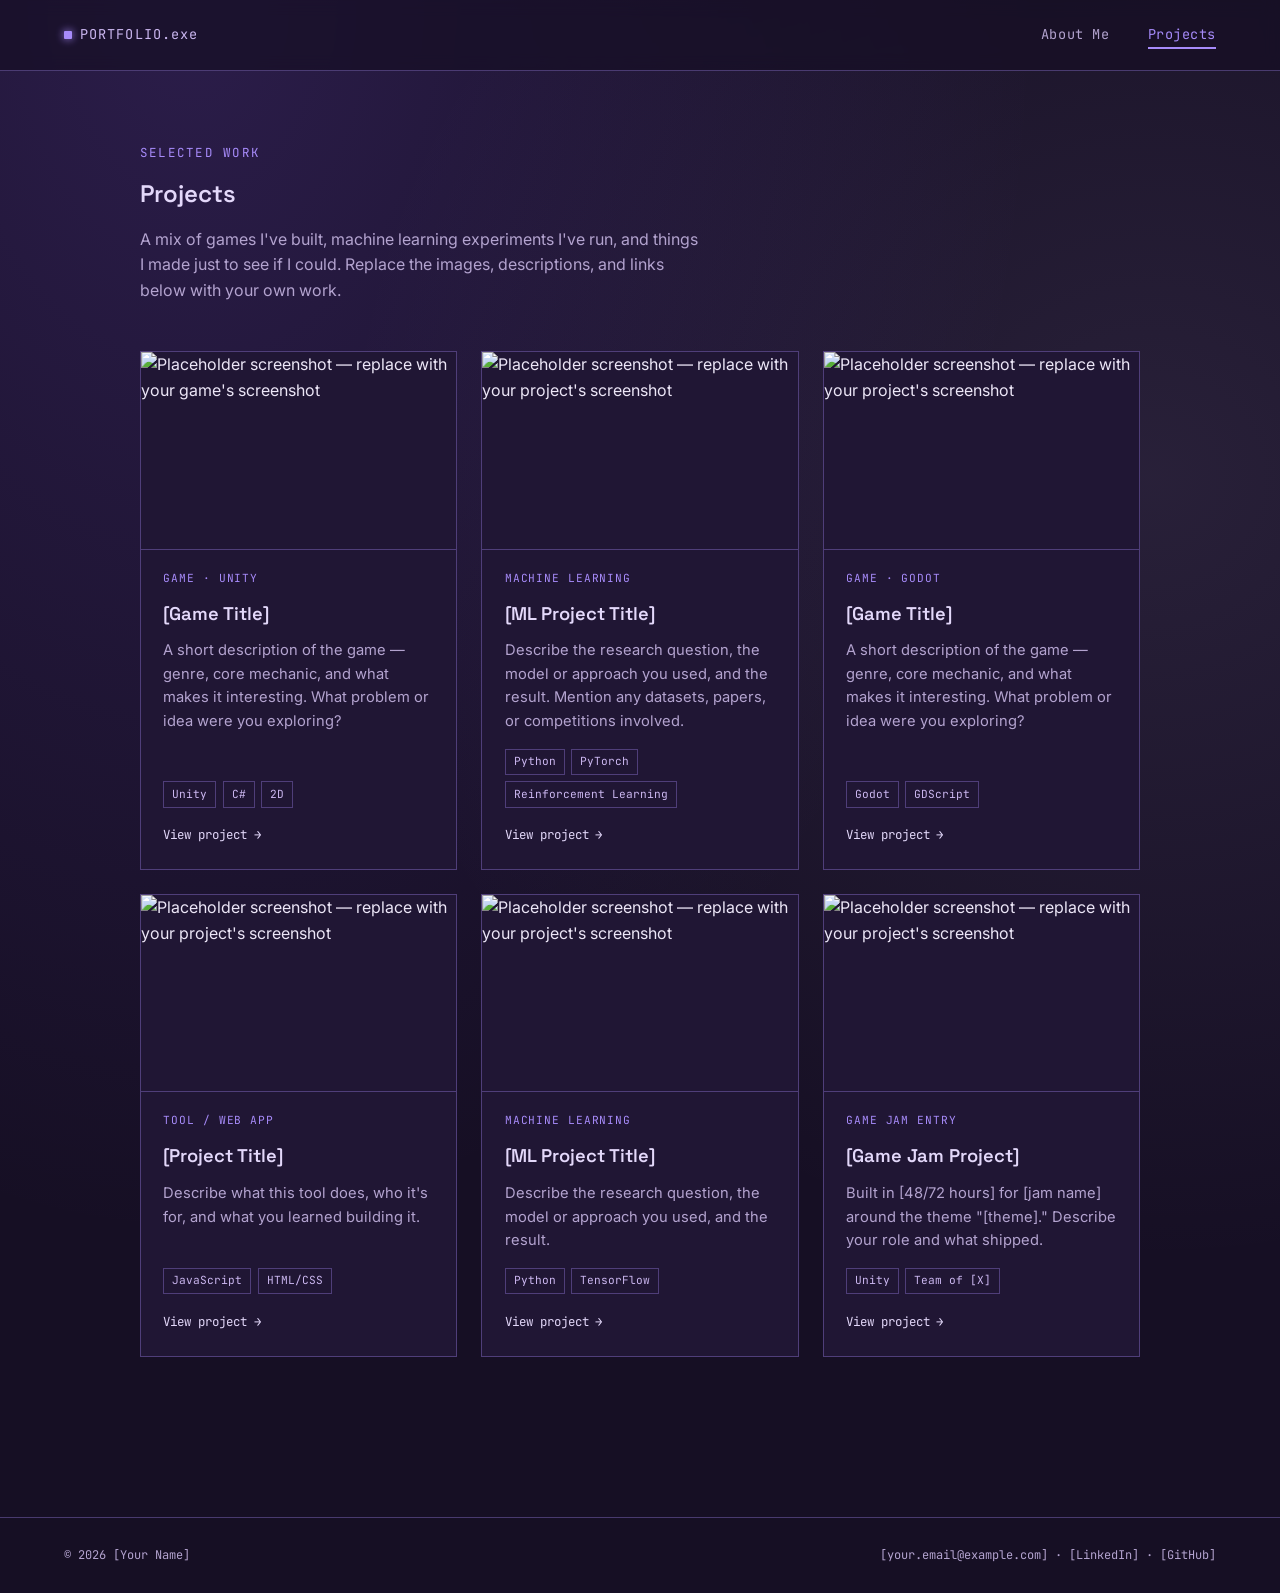
==== projects.html @ 8c796378 "change default stuff" ====
<!DOCTYPE html>
<html lang="en">
<head>
<meta charset="UTF-8">
<meta name="viewport" content="width=device-width, initial-scale=1.0">
<title>[Your Name] — Projects</title>
<link rel="preconnect" href="https://fonts.googleapis.com">
<link href="https://fonts.googleapis.com/css2?family=Space+Grotesk:wght@500;600;700&family=Inter:wght@400;500&family=JetBrains+Mono:wght@400;500&display=swap" rel="stylesheet">
<link rel="stylesheet" href="style.css">
</head>
<body>

<nav class="site-nav">
  <div class="nav-mark"><span class="blink"></span>PORTFOLIO.exe</div>
  <ul class="nav-links">
    <li><a href="index.html">About Me</a></li>
    <li><a href="projects.html" class="active">Projects</a></li>
  </ul>
</nav>

<main class="page-shell">

  <section class="section" style="margin-bottom: 3rem;">
    <p class="eyebrow">Selected Work</p>
    <h1>Projects</h1>
    <p style="color: var(--text-dim); max-width: 56ch; margin-top: 0.85rem;">
      A mix of games I've built, machine learning experiments I've run, and
      things I made just to see if I could. Replace the images, descriptions,
      and links below with your own work.
    </p>
  </section>

  <section class="section">
    <div class="project-grid">

      <!-- PROJECT 1 -->
      <article class="project-card">
        <div class="project-thumb">
          <img src="https://placehold.co/640x400/4c2a85/e3d8fa?text=Project+Screenshot" alt="Placeholder screenshot — replace with your game's screenshot">
        </div>
        <div class="project-body">
          <span class="project-kind">Game · Unity</span>
          <h3>[Game Title]</h3>
          <p>A short description of the game — genre, core mechanic, and what makes it interesting. What problem or idea were you exploring?</p>
          <div class="project-stack">
            <span>Unity</span>
            <span>C#</span>
            <span>2D</span>
          </div>
          <a class="project-link" href="#">View project</a>
        </div>
      </article>

      <!-- PROJECT 2 -->
      <article class="project-card">
        <div class="project-thumb">
          <img src="https://placehold.co/640x400/4c2a85/e3d8fa?text=Project+Screenshot" alt="Placeholder screenshot — replace with your project's screenshot">
        </div>
        <div class="project-body">
          <span class="project-kind">Machine Learning</span>
          <h3>[ML Project Title]</h3>
          <p>Describe the research question, the model or approach you used, and the result. Mention any datasets, papers, or competitions involved.</p>
          <div class="project-stack">
            <span>Python</span>
            <span>PyTorch</span>
            <span>Reinforcement Learning</span>
          </div>
          <a class="project-link" href="#">View project</a>
        </div>
      </article>

      <!-- PROJECT 3 -->
      <article class="project-card">
        <div class="project-thumb">
          <img src="https://placehold.co/640x400/4c2a85/e3d8fa?text=Project+Screenshot" alt="Placeholder screenshot — replace with your project's screenshot">
        </div>
        <div class="project-body">
          <span class="project-kind">Game · Godot</span>
          <h3>[Game Title]</h3>
          <p>A short description of the game — genre, core mechanic, and what makes it interesting. What problem or idea were you exploring?</p>
          <div class="project-stack">
            <span>Godot</span>
            <span>GDScript</span>
          </div>
          <a class="project-link" href="#">View project</a>
        </div>
      </article>

      <!-- PROJECT 4 -->
      <article class="project-card">
        <div class="project-thumb">
          <img src="https://placehold.co/640x400/4c2a85/e3d8fa?text=Project+Screenshot" alt="Placeholder screenshot — replace with your project's screenshot">
        </div>
        <div class="project-body">
          <span class="project-kind">Tool / Web App</span>
          <h3>[Project Title]</h3>
          <p>Describe what this tool does, who it's for, and what you learned building it.</p>
          <div class="project-stack">
            <span>JavaScript</span>
            <span>HTML/CSS</span>
          </div>
          <a class="project-link" href="#">View project</a>
        </div>
      </article>

      <!-- PROJECT 5 -->
      <article class="project-card">
        <div class="project-thumb">
          <img src="https://placehold.co/640x400/4c2a85/e3d8fa?text=Project+Screenshot" alt="Placeholder screenshot — replace with your project's screenshot">
        </div>
        <div class="project-body">
          <span class="project-kind">Machine Learning</span>
          <h3>[ML Project Title]</h3>
          <p>Describe the research question, the model or approach you used, and the result.</p>
          <div class="project-stack">
            <span>Python</span>
            <span>TensorFlow</span>
          </div>
          <a class="project-link" href="#">View project</a>
        </div>
      </article>

      <!-- PROJECT 6 (placeholder for more) -->
      <article class="project-card">
        <div class="project-thumb">
          <img src="https://placehold.co/640x400/4c2a85/e3d8fa?text=Project+Screenshot" alt="Placeholder screenshot — replace with your project's screenshot">
        </div>
        <div class="project-body">
          <span class="project-kind">Game Jam Entry</span>
          <h3>[Game Jam Project]</h3>
          <p>Built in [48/72 hours] for [jam name] around the theme "[theme]." Describe your role and what shipped.</p>
          <div class="project-stack">
            <span>Unity</span>
            <span>Team of [X]</span>
          </div>
          <a class="project-link" href="#">View project</a>
        </div>
      </article>

    </div>
  </section>

</main>

<footer class="site-footer">
  <span>&copy; 2026 [Your Name]</span>
  <span>[your.email@example.com] · [LinkedIn] · [GitHub]</span>
</footer>

</body>
</html>
---- style.css ----
/* ============================================
   DESIGN TOKENS
   ============================================ */
:root {
  --bg-deep: #160f24;
  --bg-panel: #201634;
  --bg-panel-raised: #2a1d44;
  --lavender: #cbb7f0;
  --lavender-soft: #e3d8fa;
  --purple-mid: #8b5cf6;
  --purple-bright: #a78bfa;
  --purple-deep: #4c2a85;
  --text-main: #ece6f7;
  --text-dim: #b3a3cf;
  --border-glow: rgba(167, 139, 250, 0.35);

  --font-display: "Space Grotesk", "Segoe UI", sans-serif;
  --font-body: "Inter", "Segoe UI", sans-serif;
  --font-mono: "JetBrains Mono", "Consolas", monospace;
}

* { box-sizing: border-box; }

html { scroll-behavior: smooth; }

@media (prefers-reduced-motion: reduce) {
  html { scroll-behavior: auto; }
  * { animation-duration: 0.01ms !important; animation-iteration-count: 1 !important; transition-duration: 0.01ms !important; }
}

body {
  margin: 0;
  background:
    radial-gradient(ellipse at 15% 0%, rgba(139, 92, 246, 0.18), transparent 55%),
    radial-gradient(ellipse at 90% 30%, rgba(203, 183, 240, 0.10), transparent 50%),
    var(--bg-deep);
  color: var(--text-main);
  font-family: var(--font-body);
  line-height: 1.6;
  min-height: 100vh;
}

a { color: inherit; }

/* ============================================
   PIXEL CORNER UTILITY (signature motif)
   A small "cartridge" notch on panels/buttons,
   nodding to game-dev/pixel-art without going
   full retro-arcade.
   ============================================ */
.pixel-frame {
  position: relative;
  clip-path: polygon(
    14px 0, 100% 0, 100% calc(100% - 14px), calc(100% - 14px) 100%,
    0 100%, 0 14px
  );
}

/* ============================================
   NAVIGATION
   ============================================ */
.site-nav {
  display: flex;
  align-items: center;
  justify-content: space-between;
  padding: 1.5rem clamp(1.25rem, 5vw, 4rem);
  border-bottom: 1px solid var(--border-glow);
  background: rgba(22, 15, 36, 0.7);
  backdrop-filter: blur(8px);
  position: sticky;
  top: 0;
  z-index: 50;
}

.nav-mark {
  font-family: var(--font-mono);
  font-size: 0.85rem;
  letter-spacing: 0.08em;
  color: var(--lavender);
}

.nav-mark .blink {
  display: inline-block;
  width: 8px;
  height: 8px;
  background: var(--purple-bright);
  border-radius: 1px;
  margin-right: 0.5rem;
  box-shadow: 0 0 8px var(--purple-bright);
  animation: blink 1.6s steps(2, jump-none) infinite;
}

@keyframes blink { 50% { opacity: 0.25; } }

.nav-links {
  display: flex;
  gap: clamp(1rem, 3vw, 2.5rem);
  list-style: none;
  margin: 0;
  padding: 0;
  font-family: var(--font-mono);
  font-size: 0.85rem;
}

.nav-links a {
  text-decoration: none;
  color: var(--text-dim);
  letter-spacing: 0.04em;
  padding-bottom: 4px;
  border-bottom: 2px solid transparent;
  transition: color 0.2s ease, border-color 0.2s ease;
}

.nav-links a:hover,
.nav-links a:focus-visible {
  color: var(--lavender-soft);
}

.nav-links a.active {
  color: var(--purple-bright);
  border-bottom-color: var(--purple-bright);
}

/* ============================================
   LAYOUT SHELLS
   ============================================ */
.page-shell {
  max-width: 1080px;
  margin: 0 auto;
  padding: clamp(2rem, 6vw, 4.5rem) clamp(1.25rem, 5vw, 2.5rem) 6rem;
}

.eyebrow {
  font-family: var(--font-mono);
  font-size: 0.78rem;
  letter-spacing: 0.18em;
  text-transform: uppercase;
  color: var(--purple-bright);
  margin: 0 0 0.75rem;
}

h1, h2, h3 {
  font-family: var(--font-display);
  font-weight: 600;
  margin: 0;
  color: var(--lavender-soft);
}

/* ============================================
   HERO (About page)
   ============================================ */
.hero {
  display: grid;
  grid-template-columns: 1.2fr 0.8fr;
  gap: clamp(2rem, 5vw, 3.5rem);
  align-items: center;
  padding-bottom: clamp(2.5rem, 6vw, 4rem);
  border-bottom: 1px solid var(--border-glow);
  margin-bottom: clamp(2.5rem, 6vw, 4rem);
}

@media (max-width: 760px) {
  .hero { grid-template-columns: 1fr; }
}

.hero-name {
  font-size: clamp(2.6rem, 6vw, 4.2rem);
  line-height: 1.05;
}

.hero-name .placeholder {
  color: var(--purple-bright);
  border-bottom: 3px dashed var(--border-glow);
}

.hero-tagline {
  font-size: clamp(1.05rem, 2vw, 1.25rem);
  color: var(--text-dim);
  margin: 1.1rem 0 1.75rem;
  max-width: 46ch;
}

/* Role tag strip — encodes the multi-hat reality:
   builder / researcher / leader, not decoration */
.role-tags {
  display: flex;
  flex-wrap: wrap;
  gap: 0.6rem;
  list-style: none;
  margin: 0;
  padding: 0;
}

.role-tags li {
  font-family: var(--font-mono);
  font-size: 0.78rem;
  letter-spacing: 0.04em;
  color: var(--lavender);
  background: var(--bg-panel-raised);
  border: 1px solid var(--border-glow);
  padding: 0.4rem 0.75rem;
}

.hero-portrait {
  position: relative;
}

.hero-portrait img {
  width: 100%;
  aspect-ratio: 4 / 5;
  object-fit: cover;
  display: block;
  filter: saturate(1.05) contrast(1.02);
  border: 1px solid var(--border-glow);
}

.hero-portrait figcaption {
  font-family: var(--font-mono);
  font-size: 0.72rem;
  color: var(--text-dim);
  margin-top: 0.6rem;
  text-align: center;
}

/* ============================================
   PANELS / SECTIONS
   ============================================ */
.section {
  margin-bottom: clamp(2.5rem, 6vw, 4rem);
}

.section-heading {
  display: flex;
  align-items: baseline;
  gap: 0.85rem;
  margin-bottom: 1.5rem;
}

.section-heading h2 {
  font-size: clamp(1.4rem, 3vw, 1.85rem);
}

.section-heading .rule {
  flex: 1;
  height: 1px;
  background: linear-gradient(90deg, var(--border-glow), transparent);
}

.panel {
  background: var(--bg-panel);
  border: 1px solid var(--border-glow);
  padding: clamp(1.25rem, 3vw, 1.75rem);
}

.body-copy p { color: var(--text-dim); margin: 0 0 1rem; }
.body-copy p:last-child { margin-bottom: 0; }
.body-copy strong { color: var(--lavender-soft); font-weight: 600; }

/* Leadership / stat strip */
.stat-grid {
  display: grid;
  grid-template-columns: repeat(auto-fit, minmax(150px, 1fr));
  gap: 1px;
  background: var(--border-glow);
  border: 1px solid var(--border-glow);
}

.stat-cell {
  background: var(--bg-panel);
  padding: 1.4rem 1.2rem;
}

.stat-cell .num {
  font-family: var(--font-display);
  font-size: clamp(1.6rem, 3vw, 2.1rem);
  color: var(--purple-bright);
  display: block;
}

.stat-cell .label {
  font-family: var(--font-mono);
  font-size: 0.74rem;
  color: var(--text-dim);
  letter-spacing: 0.03em;
}

/* Leadership timeline list */
.lead-list {
  list-style: none;
  margin: 0;
  padding: 0;
  display: flex;
  flex-direction: column;
  gap: 1px;
  background: var(--border-glow);
  border: 1px solid var(--border-glow);
}

.lead-item {
  background: var(--bg-panel);
  padding: 1.1rem 1.3rem;
  display: grid;
  grid-template-columns: 9rem 1fr;
  gap: 1rem;
}

@media (max-width: 600px) {
  .lead-item { grid-template-columns: 1fr; }
}

.lead-item .role-title {
  font-weight: 600;
  color: var(--lavender-soft);
  font-family: var(--font-display);
}

.lead-item .org {
  font-family: var(--font-mono);
  font-size: 0.78rem;
  color: var(--purple-bright);
  display: block;
  margin-top: 0.2rem;
}

.lead-item p {
  margin: 0;
  color: var(--text-dim);
  font-size: 0.95rem;
}

/* Skills */
.skill-tags {
  display: flex;
  flex-wrap: wrap;
  gap: 0.6rem;
  list-style: none;
  margin: 0;
  padding: 0;
}

.skill-tags li {
  font-family: var(--font-mono);
  font-size: 0.8rem;
  color: var(--lavender-soft);
  border: 1px solid var(--purple-mid);
  background: rgba(139, 92, 246, 0.1);
  padding: 0.45rem 0.8rem;
}

/* ============================================
   PROJECTS PAGE
   ============================================ */
.project-grid {
  display: grid;
  grid-template-columns: repeat(auto-fit, minmax(280px, 1fr));
  gap: 1.5rem;
}

.project-card {
  background: var(--bg-panel);
  border: 1px solid var(--border-glow);
  display: flex;
  flex-direction: column;
  overflow: hidden;
  transition: transform 0.25s ease, border-color 0.25s ease;
}

.project-card:hover,
.project-card:focus-within {
  transform: translateY(-4px);
  border-color: var(--purple-bright);
}

.project-thumb {
  aspect-ratio: 16 / 10;
  overflow: hidden;
  border-bottom: 1px solid var(--border-glow);
}

.project-thumb img {
  width: 100%;
  height: 100%;
  object-fit: cover;
  display: block;
}

.project-body {
  padding: 1.25rem 1.4rem 1.5rem;
  display: flex;
  flex-direction: column;
  gap: 0.7rem;
  flex: 1;
}

.project-kind {
  font-family: var(--font-mono);
  font-size: 0.7rem;
  letter-spacing: 0.08em;
  text-transform: uppercase;
  color: var(--purple-bright);
}

.project-body h3 {
  font-size: 1.15rem;
}

.project-body p {
  color: var(--text-dim);
  font-size: 0.92rem;
  margin: 0;
  flex: 1;
}

.project-stack {
  display: flex;
  flex-wrap: wrap;
  gap: 0.4rem;
  margin-top: 0.25rem;
}

.project-stack span {
  font-family: var(--font-mono);
  font-size: 0.7rem;
  color: var(--lavender);
  border: 1px solid var(--border-glow);
  padding: 0.2rem 0.5rem;
}

.project-link {
  font-family: var(--font-mono);
  font-size: 0.78rem;
  color: var(--lavender-soft);
  text-decoration: none;
  display: inline-flex;
  align-items: center;
  gap: 0.4rem;
  margin-top: 0.4rem;
}

.project-link::after {
  content: "→";
  transition: transform 0.2s ease;
}

.project-link:hover::after { transform: translateX(3px); }

/* ============================================
   FOOTER
   ============================================ */
.site-footer {
  border-top: 1px solid var(--border-glow);
  padding: 1.75rem clamp(1.25rem, 5vw, 4rem);
  font-family: var(--font-mono);
  font-size: 0.75rem;
  color: var(--text-dim);
  display: flex;
  justify-content: space-between;
  flex-wrap: wrap;
  gap: 0.5rem;
}

/* Focus visibility (accessibility floor) */
a:focus-visible,
button:focus-visible {
  outline: 2px solid var(--purple-bright);
  outline-offset: 2px;
}
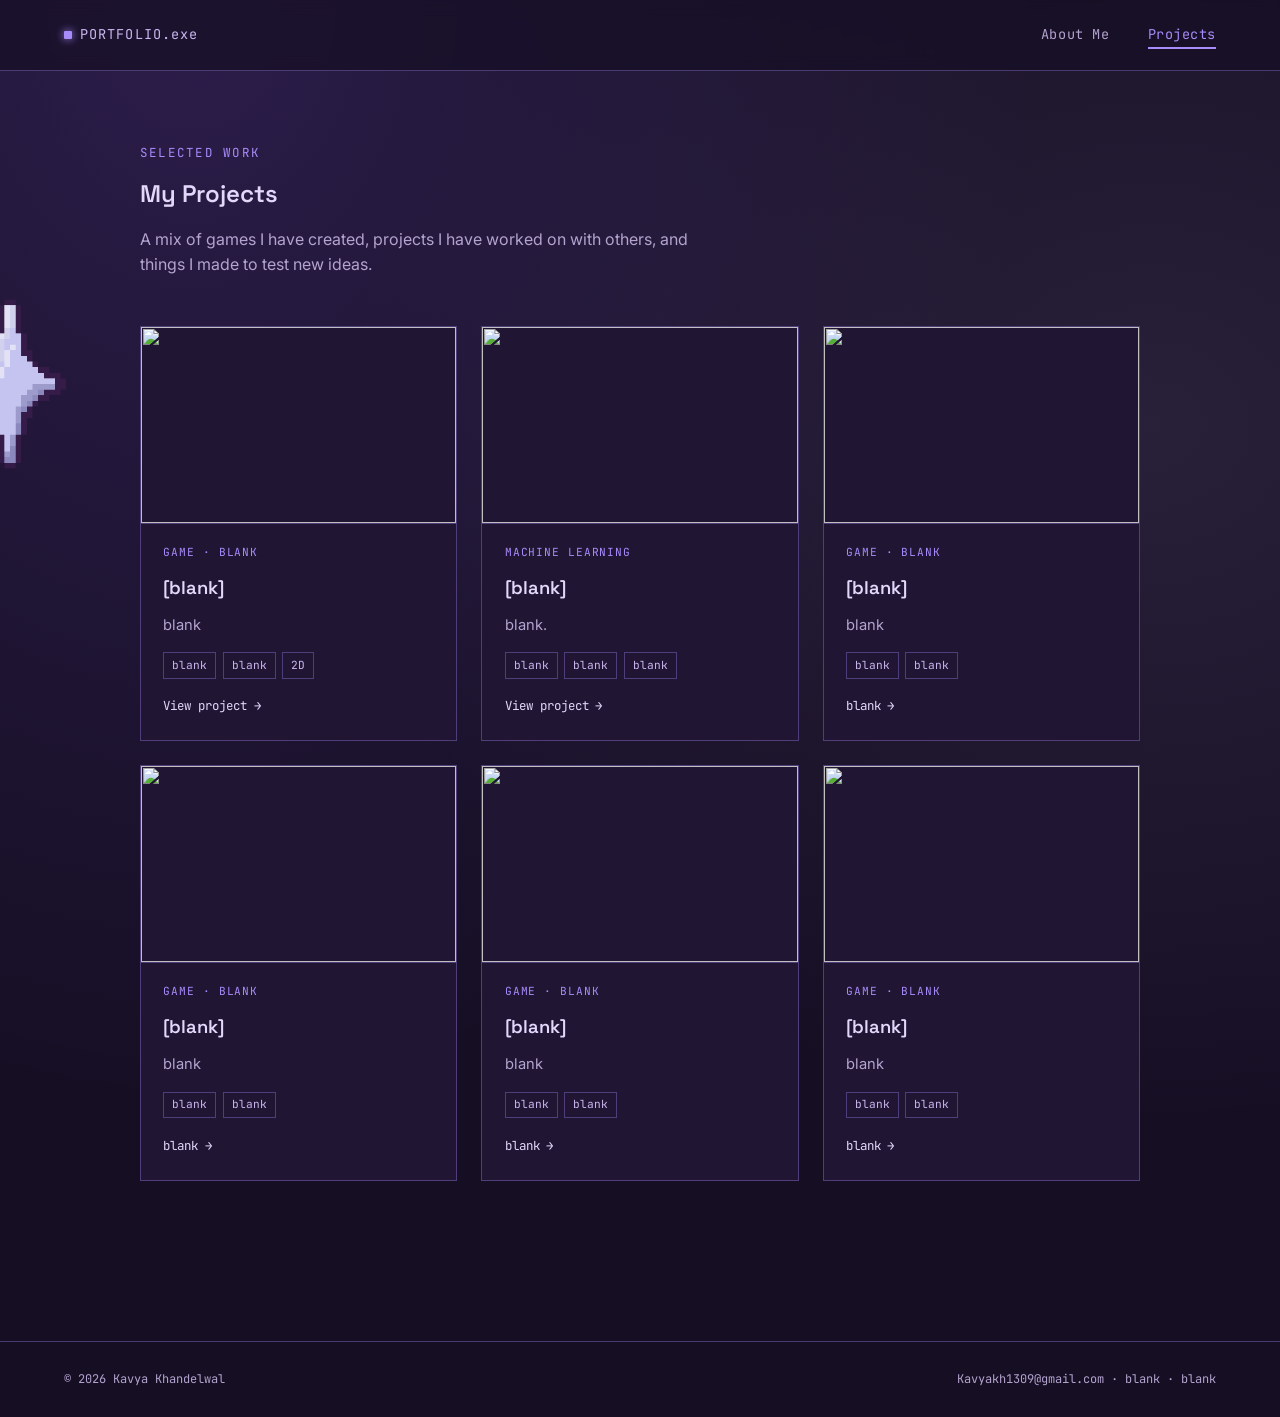
==== commit 24c8da15: "blank out projects page" ====
--- a/projects.html
+++ b/projects.html
@@ -22,12 +22,12 @@
 
   <section class="section" style="margin-bottom: 3rem;">
     <p class="eyebrow">Selected Work</p>
-    <h1>Projects</h1>
+    <h1>My Projects</h1>
     <p style="color: var(--text-dim); max-width: 56ch; margin-top: 0.85rem;">
-      A mix of games I've built, machine learning experiments I've run, and
-      things I made just to see if I could. Replace the images, descriptions,
-      and links below with your own work.
+      A mix of games I have created, projects I have worked on with others, and
+      things I made to test new ideas. 
     </p>
+    <img src="images/pixil_purple_sparkle.gif" class="gif-side-left">
   </section>
 
   <section class="section">
@@ -36,15 +36,15 @@
       <!-- PROJECT 1 -->
       <article class="project-card">
         <div class="project-thumb">
-          <img src="https://placehold.co/640x400/4c2a85/e3d8fa?text=Project+Screenshot" alt="Placeholder screenshot — replace with your game's screenshot">
+          <img src="https://placehold.co/640x400/4c2a85/e3d8fa?text=Project+Screenshot" >
         </div>
         <div class="project-body">
-          <span class="project-kind">Game · Unity</span>
-          <h3>[Game Title]</h3>
-          <p>A short description of the game — genre, core mechanic, and what makes it interesting. What problem or idea were you exploring?</p>
+          <span class="project-kind">Game · blank</span>
+          <h3>[blank]</h3>
+          <p>blank</p>
           <div class="project-stack">
-            <span>Unity</span>
-            <span>C#</span>
+            <span>blank</span>
+            <span>blank</span>
             <span>2D</span>
           </div>
           <a class="project-link" href="#">View project</a>
@@ -54,16 +54,16 @@
       <!-- PROJECT 2 -->
       <article class="project-card">
         <div class="project-thumb">
-          <img src="https://placehold.co/640x400/4c2a85/e3d8fa?text=Project+Screenshot" alt="Placeholder screenshot — replace with your project's screenshot">
+          <img src="https://placehold.co/640x400/4c2a85/e3d8fa?text=Project+Screenshot" >
         </div>
         <div class="project-body">
           <span class="project-kind">Machine Learning</span>
-          <h3>[ML Project Title]</h3>
-          <p>Describe the research question, the model or approach you used, and the result. Mention any datasets, papers, or competitions involved.</p>
+          <h3>[blank]</h3>
+          <p>blank.</p>
           <div class="project-stack">
-            <span>Python</span>
-            <span>PyTorch</span>
-            <span>Reinforcement Learning</span>
+            <span>blank</span>
+            <span>blank</span>
+            <span>blank</span>
           </div>
           <a class="project-link" href="#">View project</a>
         </div>
@@ -72,68 +72,68 @@
       <!-- PROJECT 3 -->
       <article class="project-card">
         <div class="project-thumb">
-          <img src="https://placehold.co/640x400/4c2a85/e3d8fa?text=Project+Screenshot" alt="Placeholder screenshot — replace with your project's screenshot">
+          <img src="https://placehold.co/640x400/4c2a85/e3d8fa?text=Project+Screenshot" >
         </div>
         <div class="project-body">
-          <span class="project-kind">Game · Godot</span>
-          <h3>[Game Title]</h3>
-          <p>A short description of the game — genre, core mechanic, and what makes it interesting. What problem or idea were you exploring?</p>
+          <span class="project-kind">Game · blank</span>
+          <h3>[blank]</h3>
+          <p>blank</p>
           <div class="project-stack">
-            <span>Godot</span>
-            <span>GDScript</span>
+            <span>blank</span>
+            <span>blank</span>
           </div>
-          <a class="project-link" href="#">View project</a>
+          <a class="project-link" href="#">blank</a>
         </div>
       </article>
 
       <!-- PROJECT 4 -->
-      <article class="project-card">
+          <article class="project-card">
         <div class="project-thumb">
-          <img src="https://placehold.co/640x400/4c2a85/e3d8fa?text=Project+Screenshot" alt="Placeholder screenshot — replace with your project's screenshot">
+          <img src="https://placehold.co/640x400/4c2a85/e3d8fa?text=Project+Screenshot" >
         </div>
         <div class="project-body">
-          <span class="project-kind">Tool / Web App</span>
-          <h3>[Project Title]</h3>
-          <p>Describe what this tool does, who it's for, and what you learned building it.</p>
+          <span class="project-kind">Game · blank</span>
+          <h3>[blank]</h3>
+          <p>blank</p>
           <div class="project-stack">
-            <span>JavaScript</span>
-            <span>HTML/CSS</span>
+            <span>blank</span>
+            <span>blank</span>
           </div>
-          <a class="project-link" href="#">View project</a>
+          <a class="project-link" href="#">blank</a>
         </div>
       </article>
 
       <!-- PROJECT 5 -->
-      <article class="project-card">
+           <article class="project-card">
         <div class="project-thumb">
-          <img src="https://placehold.co/640x400/4c2a85/e3d8fa?text=Project+Screenshot" alt="Placeholder screenshot — replace with your project's screenshot">
+          <img src="https://placehold.co/640x400/4c2a85/e3d8fa?text=Project+Screenshot" >
         </div>
         <div class="project-body">
-          <span class="project-kind">Machine Learning</span>
-          <h3>[ML Project Title]</h3>
-          <p>Describe the research question, the model or approach you used, and the result.</p>
+          <span class="project-kind">Game · blank</span>
+          <h3>[blank]</h3>
+          <p>blank</p>
           <div class="project-stack">
-            <span>Python</span>
-            <span>TensorFlow</span>
+            <span>blank</span>
+            <span>blank</span>
           </div>
-          <a class="project-link" href="#">View project</a>
+          <a class="project-link" href="#">blank</a>
         </div>
       </article>
 
       <!-- PROJECT 6 (placeholder for more) -->
-      <article class="project-card">
+           <article class="project-card">
         <div class="project-thumb">
-          <img src="https://placehold.co/640x400/4c2a85/e3d8fa?text=Project+Screenshot" alt="Placeholder screenshot — replace with your project's screenshot">
+          <img src="https://placehold.co/640x400/4c2a85/e3d8fa?text=Project+Screenshot" >
         </div>
         <div class="project-body">
-          <span class="project-kind">Game Jam Entry</span>
-          <h3>[Game Jam Project]</h3>
-          <p>Built in [48/72 hours] for [jam name] around the theme "[theme]." Describe your role and what shipped.</p>
+          <span class="project-kind">Game · blank</span>
+          <h3>[blank]</h3>
+          <p>blank</p>
           <div class="project-stack">
-            <span>Unity</span>
-            <span>Team of [X]</span>
+            <span>blank</span>
+            <span>blank</span>
           </div>
-          <a class="project-link" href="#">View project</a>
+          <a class="project-link" href="#">blank</a>
         </div>
       </article>
 
@@ -143,8 +143,8 @@
 </main>
 
 <footer class="site-footer">
-  <span>&copy; 2026 [Your Name]</span>
-  <span>[your.email@example.com] · [LinkedIn] · [GitHub]</span>
+  <span>&copy; 2026 Kavya Khandelwal</span>
+  <span>Kavyakh1309@gmail.com · blank · blank</span>
 </footer>
 
 </body>
--- a/style.css
+++ b/style.css
@@ -291,22 +291,84 @@
   padding: 0;
   display: flex;
   flex-direction: column;
-  gap: 1px;
-  background: var(--border-glow);
-  border: 1px solid var(--border-glow);
+  gap: 1.25rem;
 }
 
 .lead-item {
   background: var(--bg-panel);
-  padding: 1.1rem 1.3rem;
+  border: 1px solid var(--border-glow);
   display: grid;
-  grid-template-columns: 9rem 1fr;
-  gap: 1rem;
-}
-
-@media (max-width: 600px) {
-  .lead-item { grid-template-columns: 1fr; }
-}
+  grid-template-columns: 16rem 1fr;
+  align-items: stretch;
+  height: 300px;
+}
+
+@media (max-width: 700px) {
+  .lead-item {
+    grid-template-columns: 1fr;
+    height: auto;
+  }
+}
+
+.lead-thumb {
+  width: 16rem;
+  min-width: 16rem;
+  height: 100%;
+  overflow: hidden;
+  border-right: 1px solid var(--border-glow);
+  background: var(--bg-panel-raised);
+  display: flex;
+  align-items: center;
+  justify-content: center;
+}
+
+@media (max-width: 700px) {
+  .lead-thumb {
+    width: 100%;
+    min-width: 0;
+    height: 200px;
+    border-right: none;
+    border-bottom: 1px solid var(--border-glow);
+  }
+}
+
+.lead-thumb img {
+  width: 100%;
+  height: 100%;
+  object-fit: contain;
+  display: block;
+}
+
+.lead-text {
+  padding: 1.4rem 1.6rem;
+  display: flex;
+  flex-direction: column;
+  justify-content: center;
+  gap: 0.4rem;
+  overflow: hidden;
+}
+
+.gif-side-left {
+  float: left;
+  width: 180px;
+  margin: 0 1.5rem 1rem -220px;
+  
+}
+
+.gif-side-right {
+  float: right;
+  width: 180px;
+  margin: 0 -220px 1rem 1.5rem;
+ 
+}
+
+.gif-side-left img,
+.gif-side-right img {
+  width: 100%;
+  display: block;
+}
+
+
 
 .lead-item .role-title {
   font-weight: 600;
@@ -327,26 +389,6 @@
   color: var(--text-dim);
   font-size: 0.95rem;
 }
-
-/* Skills */
-.skill-tags {
-  display: flex;
-  flex-wrap: wrap;
-  gap: 0.6rem;
-  list-style: none;
-  margin: 0;
-  padding: 0;
-}
-
-.skill-tags li {
-  font-family: var(--font-mono);
-  font-size: 0.8rem;
-  color: var(--lavender-soft);
-  border: 1px solid var(--purple-mid);
-  background: rgba(139, 92, 246, 0.1);
-  padding: 0.45rem 0.8rem;
-}
-
 /* ============================================
    PROJECTS PAGE
    ============================================ */
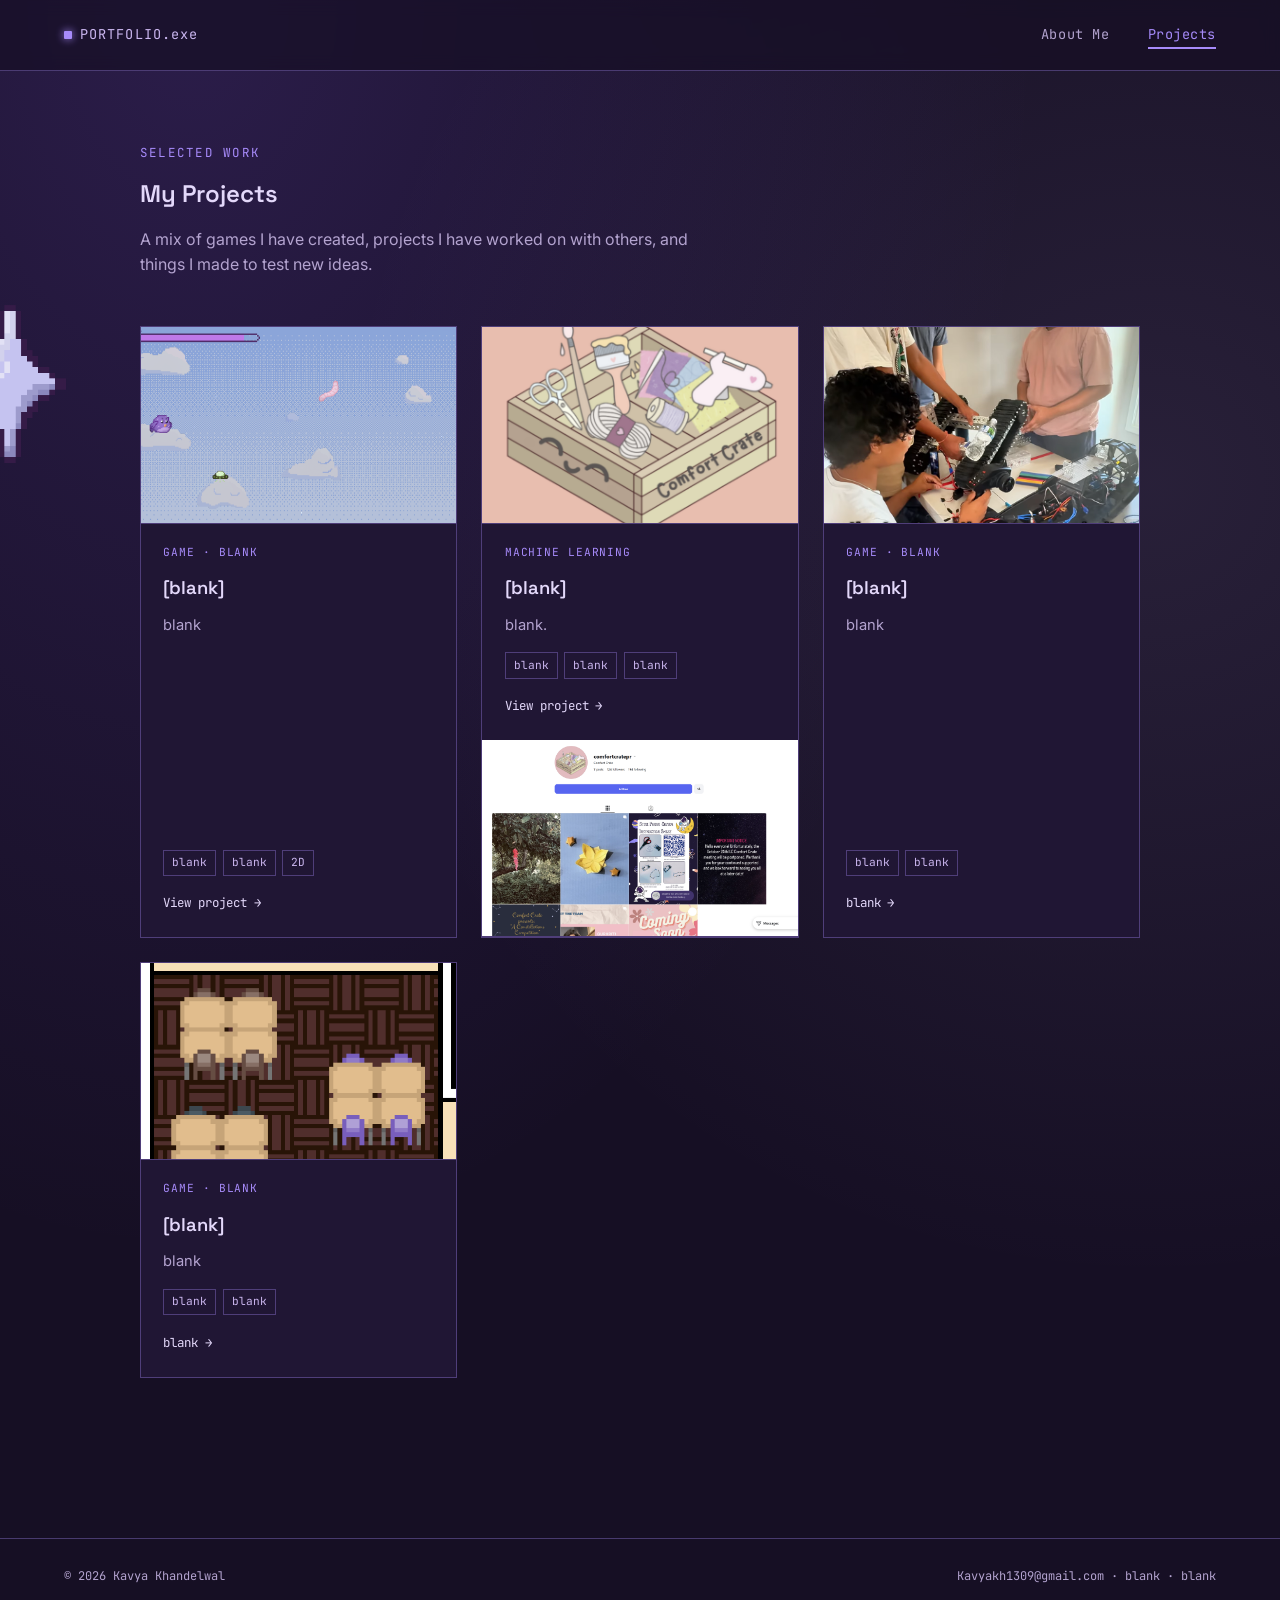
==== commit 1782ba44: "replaced all images in project section" ====
--- a/projects.html
+++ b/projects.html
@@ -36,7 +36,7 @@
       <!-- PROJECT 1 -->
       <article class="project-card">
         <div class="project-thumb">
-          <img src="https://placehold.co/640x400/4c2a85/e3d8fa?text=Project+Screenshot" >
+          <img src="images/flappy_bird.png" >
         </div>
         <div class="project-body">
           <span class="project-kind">Game · blank</span>
@@ -49,12 +49,13 @@
           </div>
           <a class="project-link" href="#">View project</a>
         </div>
+        
       </article>
 
       <!-- PROJECT 2 -->
       <article class="project-card">
         <div class="project-thumb">
-          <img src="https://placehold.co/640x400/4c2a85/e3d8fa?text=Project+Screenshot" >
+          <img src="images/comfort_crate.png" >
         </div>
         <div class="project-body">
           <span class="project-kind">Machine Learning</span>
@@ -67,12 +68,15 @@
           </div>
           <a class="project-link" href="#">View project</a>
         </div>
+        <div class="project-thumb">
+          <img src="images/comfort_crate_insta.png" >
+        </div>
       </article>
 
       <!-- PROJECT 3 -->
       <article class="project-card">
         <div class="project-thumb">
-          <img src="https://placehold.co/640x400/4c2a85/e3d8fa?text=Project+Screenshot" >
+          <img src="images/water_robot.png" >
         </div>
         <div class="project-body">
           <span class="project-kind">Game · blank</span>
@@ -89,7 +93,7 @@
       <!-- PROJECT 4 -->
           <article class="project-card">
         <div class="project-thumb">
-          <img src="https://placehold.co/640x400/4c2a85/e3d8fa?text=Project+Screenshot" >
+          <img src="images/final_game_prototype.png" >
         </div>
         <div class="project-body">
           <span class="project-kind">Game · blank</span>
@@ -103,40 +107,7 @@
         </div>
       </article>
 
-      <!-- PROJECT 5 -->
-           <article class="project-card">
-        <div class="project-thumb">
-          <img src="https://placehold.co/640x400/4c2a85/e3d8fa?text=Project+Screenshot" >
-        </div>
-        <div class="project-body">
-          <span class="project-kind">Game · blank</span>
-          <h3>[blank]</h3>
-          <p>blank</p>
-          <div class="project-stack">
-            <span>blank</span>
-            <span>blank</span>
-          </div>
-          <a class="project-link" href="#">blank</a>
-        </div>
-      </article>
-
-      <!-- PROJECT 6 (placeholder for more) -->
-           <article class="project-card">
-        <div class="project-thumb">
-          <img src="https://placehold.co/640x400/4c2a85/e3d8fa?text=Project+Screenshot" >
-        </div>
-        <div class="project-body">
-          <span class="project-kind">Game · blank</span>
-          <h3>[blank]</h3>
-          <p>blank</p>
-          <div class="project-stack">
-            <span>blank</span>
-            <span>blank</span>
-          </div>
-          <a class="project-link" href="#">blank</a>
-        </div>
-      </article>
-
+     
     </div>
   </section>
 
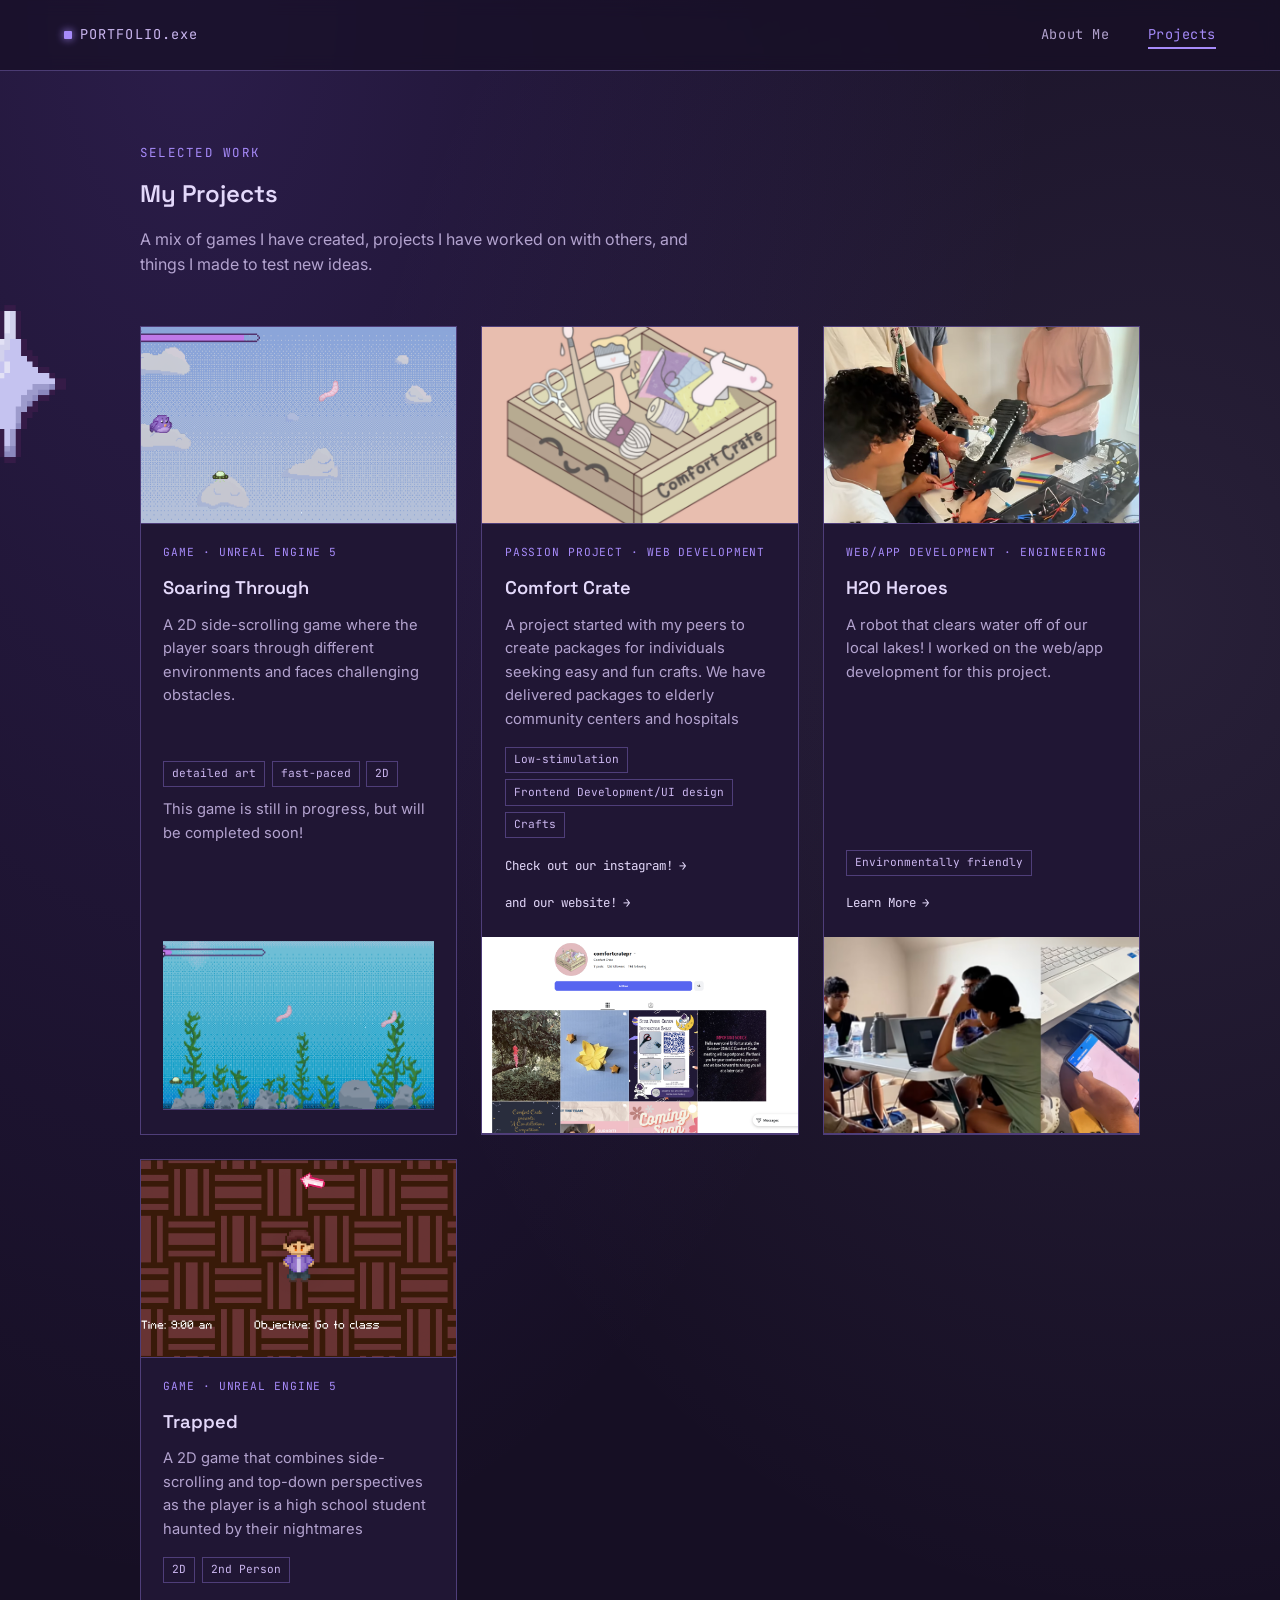
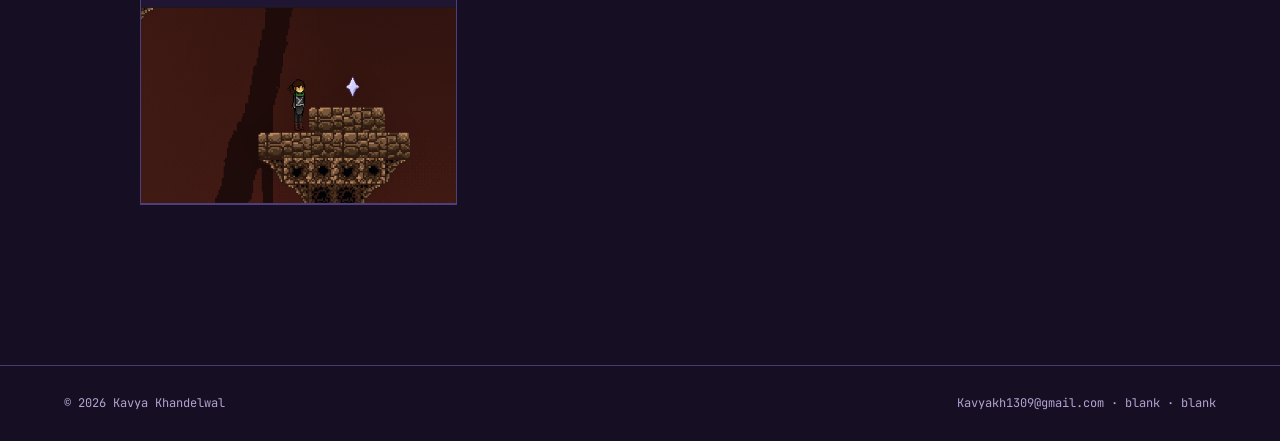
==== commit 6c8a1a74: "updated projects page" ====
--- a/projects.html
+++ b/projects.html
@@ -39,15 +39,18 @@
           <img src="images/flappy_bird.png" >
         </div>
         <div class="project-body">
-          <span class="project-kind">Game · blank</span>
-          <h3>[blank]</h3>
-          <p>blank</p>
+          <span class="project-kind">Game · Unreal Engine 5</span>
+          <h3>Soaring Through</h3>
+          <p>A 2D side-scrolling game where the player soars through different environments and faces challenging obstacles.</p>
           <div class="project-stack">
-            <span>blank</span>
-            <span>blank</span>
+            <span>detailed art</span>
+            <span>fast-paced</span>
             <span>2D</span>
           </div>
-          <a class="project-link" href="#">View project</a>
+          <p>This game is still in progress, but will be completed soon!</p>
+          <div class="project-thumb">
+          <img src="images/flappy_bird_water.png" >
+        </div>
         </div>
         
       </article>
@@ -58,15 +61,16 @@
           <img src="images/comfort_crate.png" >
         </div>
         <div class="project-body">
-          <span class="project-kind">Machine Learning</span>
-          <h3>[blank]</h3>
-          <p>blank.</p>
+          <span class="project-kind">Passion Project ·  Web Development</span>
+          <h3>Comfort Crate</h3>
+          <p>A project started with my peers to create packages for individuals seeking easy and fun crafts. We have delivered packages to elderly community centers and hospitals</p>
           <div class="project-stack">
-            <span>blank</span>
-            <span>blank</span>
-            <span>blank</span>
+            <span>Low-stimulation</span>
+            <span>Frontend Development/UI design</span>
+            <span>Crafts</span>
           </div>
-          <a class="project-link" href="#">View project</a>
+          <a class="project-link" href="https://www.instagram.com/comfortcratepr/">Check out our instagram!</a>
+          <a class="project-link" href="https://sites.google.com/view/comfortcrate/home?authuser=1">and our website!</a>
         </div>
         <div class="project-thumb">
           <img src="images/comfort_crate_insta.png" >
@@ -79,31 +83,37 @@
           <img src="images/water_robot.png" >
         </div>
         <div class="project-body">
-          <span class="project-kind">Game · blank</span>
-          <h3>[blank]</h3>
-          <p>blank</p>
+          <span class="project-kind">Web/App development · Engineering</span>
+          <h3>H20 Heroes </h3>
+          <p>A robot that clears water off of our local lakes! I worked on the web/app development for this project.</p>
           <div class="project-stack">
-            <span>blank</span>
-            <span>blank</span>
+            <span>Environmentally friendly</span>
+            
           </div>
-          <a class="project-link" href="#">blank</a>
+          <a class="project-link" href="#">Learn More</a>
+        </div>
+        <div class="project-thumb">
+          <img src="images/h20Heroes.png" >
         </div>
       </article>
 
       <!-- PROJECT 4 -->
           <article class="project-card">
         <div class="project-thumb">
-          <img src="images/final_game_prototype.png" >
+          <img src="images/final_game1.png" >
         </div>
         <div class="project-body">
-          <span class="project-kind">Game · blank</span>
-          <h3>[blank]</h3>
-          <p>blank</p>
+          <span class="project-kind">Game · Unreal Engine 5</span>
+          <h3>Trapped</h3>
+          <p>A 2D game that combines side-scrolling and top-down perspectives as the player is a high school student haunted by their nightmares</p>
           <div class="project-stack">
-            <span>blank</span>
-            <span>blank</span>
+            <span>2D</span>
+            <span>2nd Person</span>
           </div>
-          <a class="project-link" href="#">blank</a>
+          
+        </div>
+        <div class="project-thumb">
+          <img src="images/final_game2.png" >
         </div>
       </article>
 
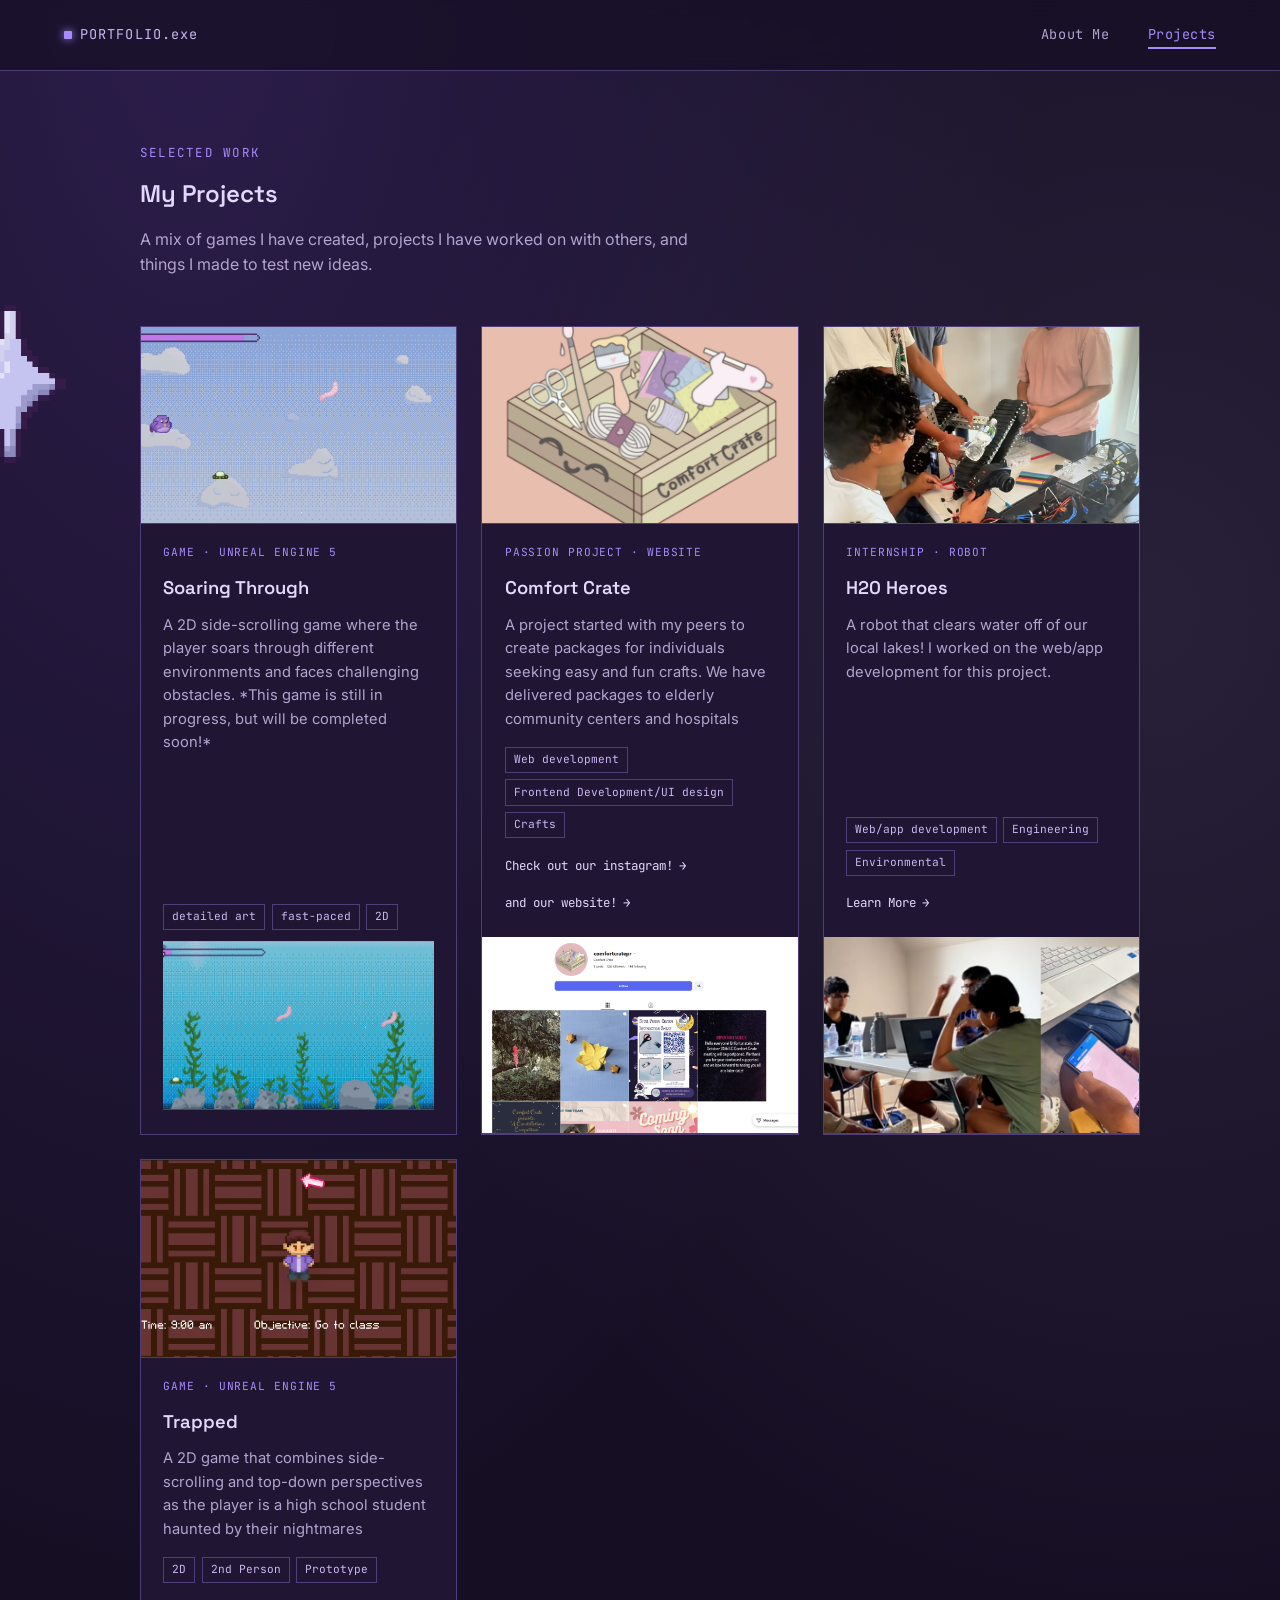
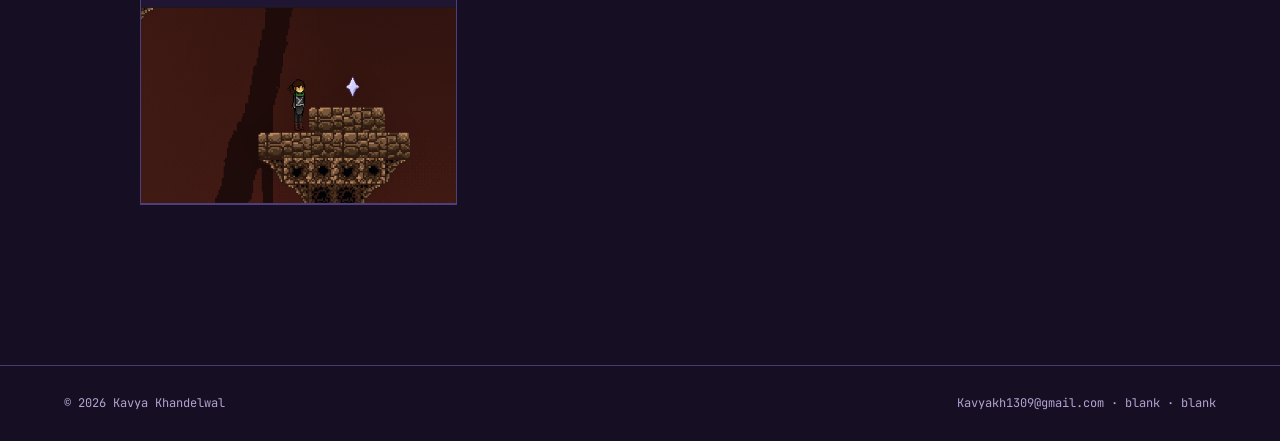
==== commit 99e8e5a4: "Touched up  projects page by specifiying descriptions" ====
--- a/projects.html
+++ b/projects.html
@@ -41,13 +41,14 @@
         <div class="project-body">
           <span class="project-kind">Game · Unreal Engine 5</span>
           <h3>Soaring Through</h3>
-          <p>A 2D side-scrolling game where the player soars through different environments and faces challenging obstacles.</p>
+          <p>A 2D side-scrolling game where the player soars through different environments and faces challenging obstacles. *This game is still in progress, but will be completed soon!*</p>
+          
           <div class="project-stack">
             <span>detailed art</span>
             <span>fast-paced</span>
             <span>2D</span>
           </div>
-          <p>This game is still in progress, but will be completed soon!</p>
+          
           <div class="project-thumb">
           <img src="images/flappy_bird_water.png" >
         </div>
@@ -61,11 +62,11 @@
           <img src="images/comfort_crate.png" >
         </div>
         <div class="project-body">
-          <span class="project-kind">Passion Project ·  Web Development</span>
+          <span class="project-kind">Passion Project ·  Website</span>
           <h3>Comfort Crate</h3>
           <p>A project started with my peers to create packages for individuals seeking easy and fun crafts. We have delivered packages to elderly community centers and hospitals</p>
           <div class="project-stack">
-            <span>Low-stimulation</span>
+            <span>Web development</span>
             <span>Frontend Development/UI design</span>
             <span>Crafts</span>
           </div>
@@ -83,14 +84,15 @@
           <img src="images/water_robot.png" >
         </div>
         <div class="project-body">
-          <span class="project-kind">Web/App development · Engineering</span>
+          <span class="project-kind">Internship · Robot</span>
           <h3>H20 Heroes </h3>
           <p>A robot that clears water off of our local lakes! I worked on the web/app development for this project.</p>
           <div class="project-stack">
-            <span>Environmentally friendly</span>
-            
+            <span>Web/app development</span>
+            <span>Engineering</span>
+            <span>Environmental</span>
           </div>
-          <a class="project-link" href="#">Learn More</a>
+          <a class="project-link" href="https://www.youtube.com/@LCIAH20Heroes">Learn More</a>
         </div>
         <div class="project-thumb">
           <img src="images/h20Heroes.png" >
@@ -109,6 +111,7 @@
           <div class="project-stack">
             <span>2D</span>
             <span>2nd Person</span>
+            <span>Prototype</span>
           </div>
           
         </div>
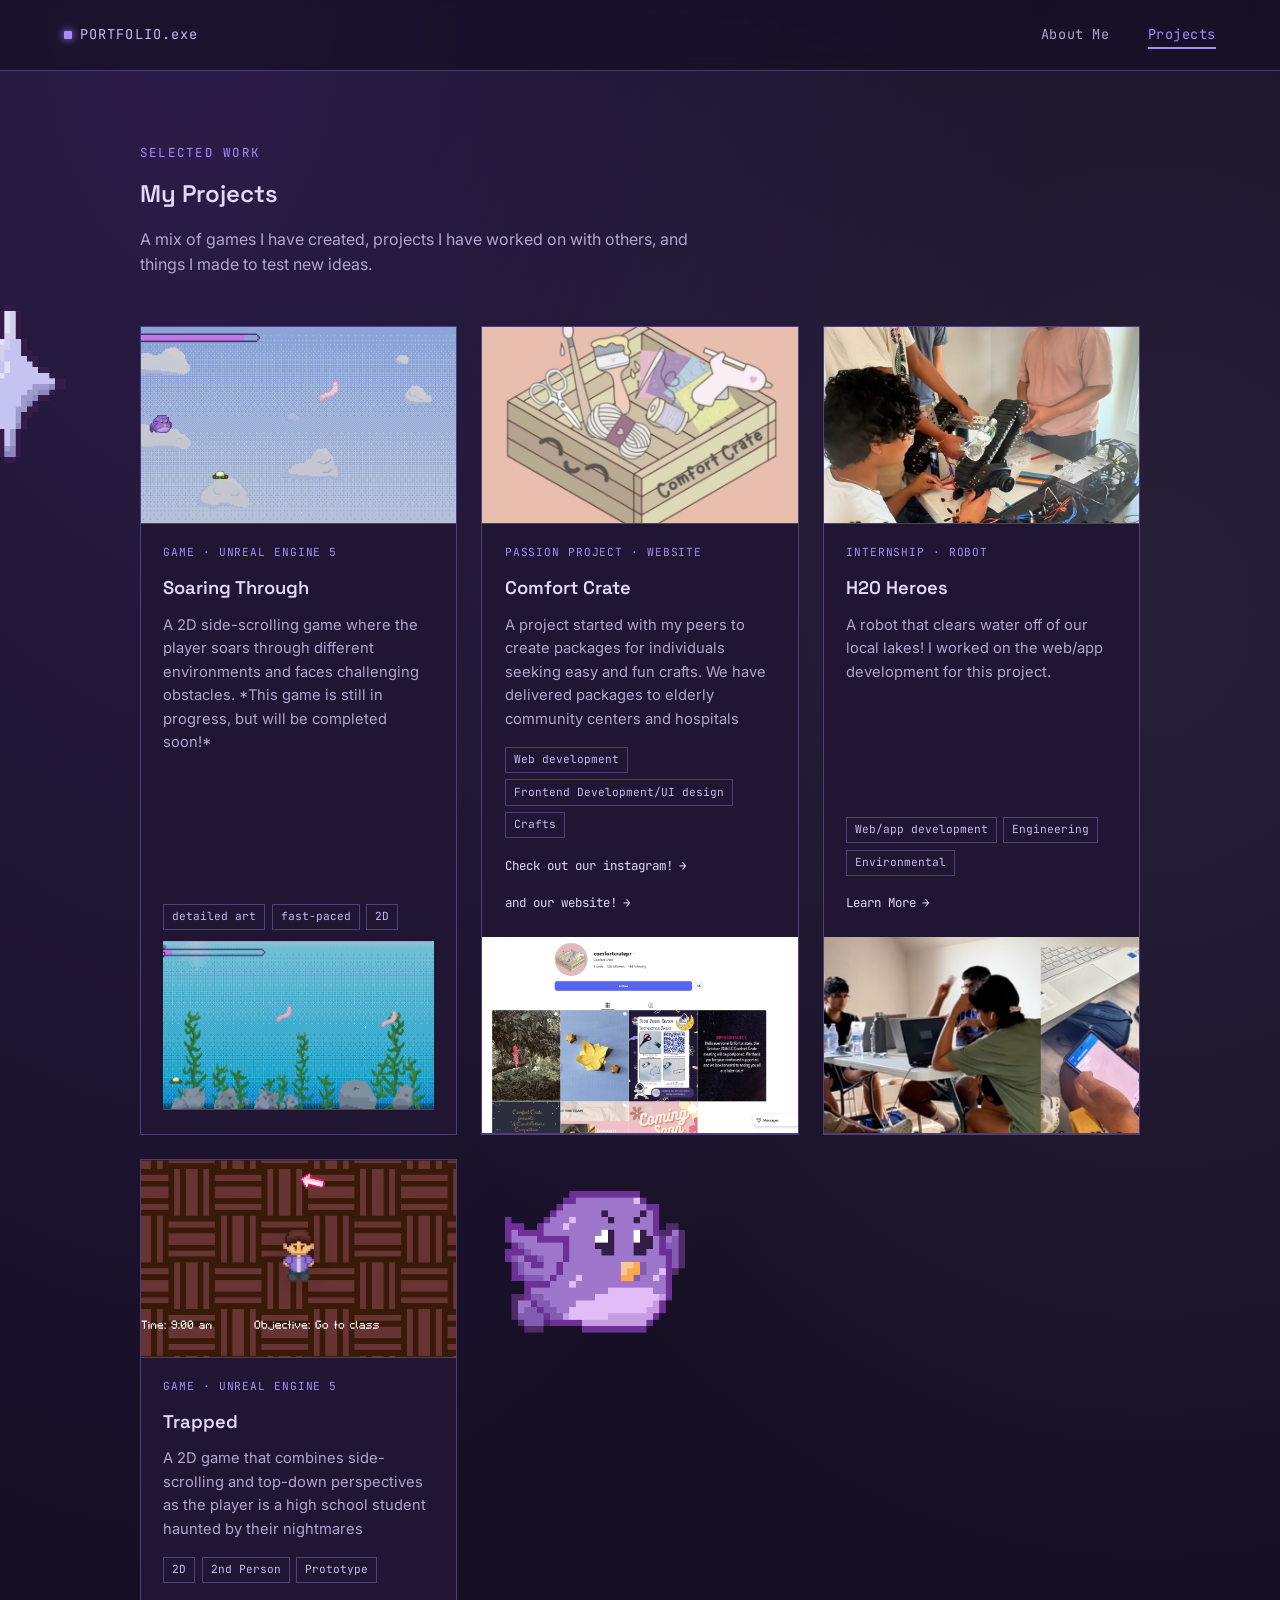
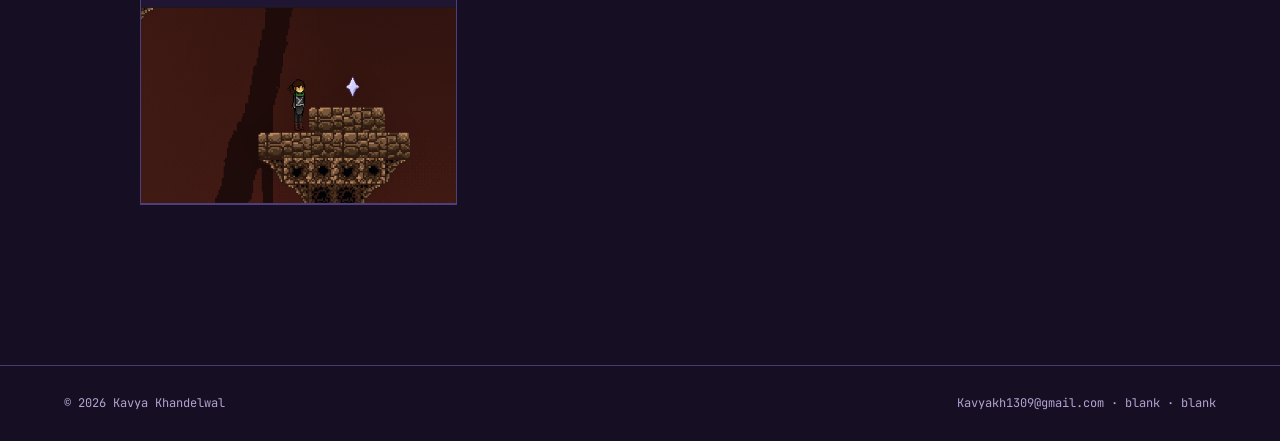
==== commit 043d3bfe: "add flappy bird + delete 2 images" ====
--- a/projects.html
+++ b/projects.html
@@ -119,7 +119,7 @@
           <img src="images/final_game2.png" >
         </div>
       </article>
-
+         <img src="images/pixil_flappy_bird.gif" class="gif-side-right">
      
     </div>
   </section>
--- a/style.css
+++ b/style.css
@@ -1,6 +1,17 @@
 /* ============================================
    DESIGN TOKENS
    ============================================ */
+
+
+  /* 1. The default cursor for the entire website */
+html {
+  cursor: url('images/cursor.png'), auto;
+}
+
+/* 2. The cursor that appears ONLY when hovering over buttons or links */
+button, a, input[type="button"], .clickable-element {
+  cursor: url('images/cursor_hover.png'), pointer;
+}
 :root {
   --bg-deep: #160f24;
   --bg-panel: #201634;
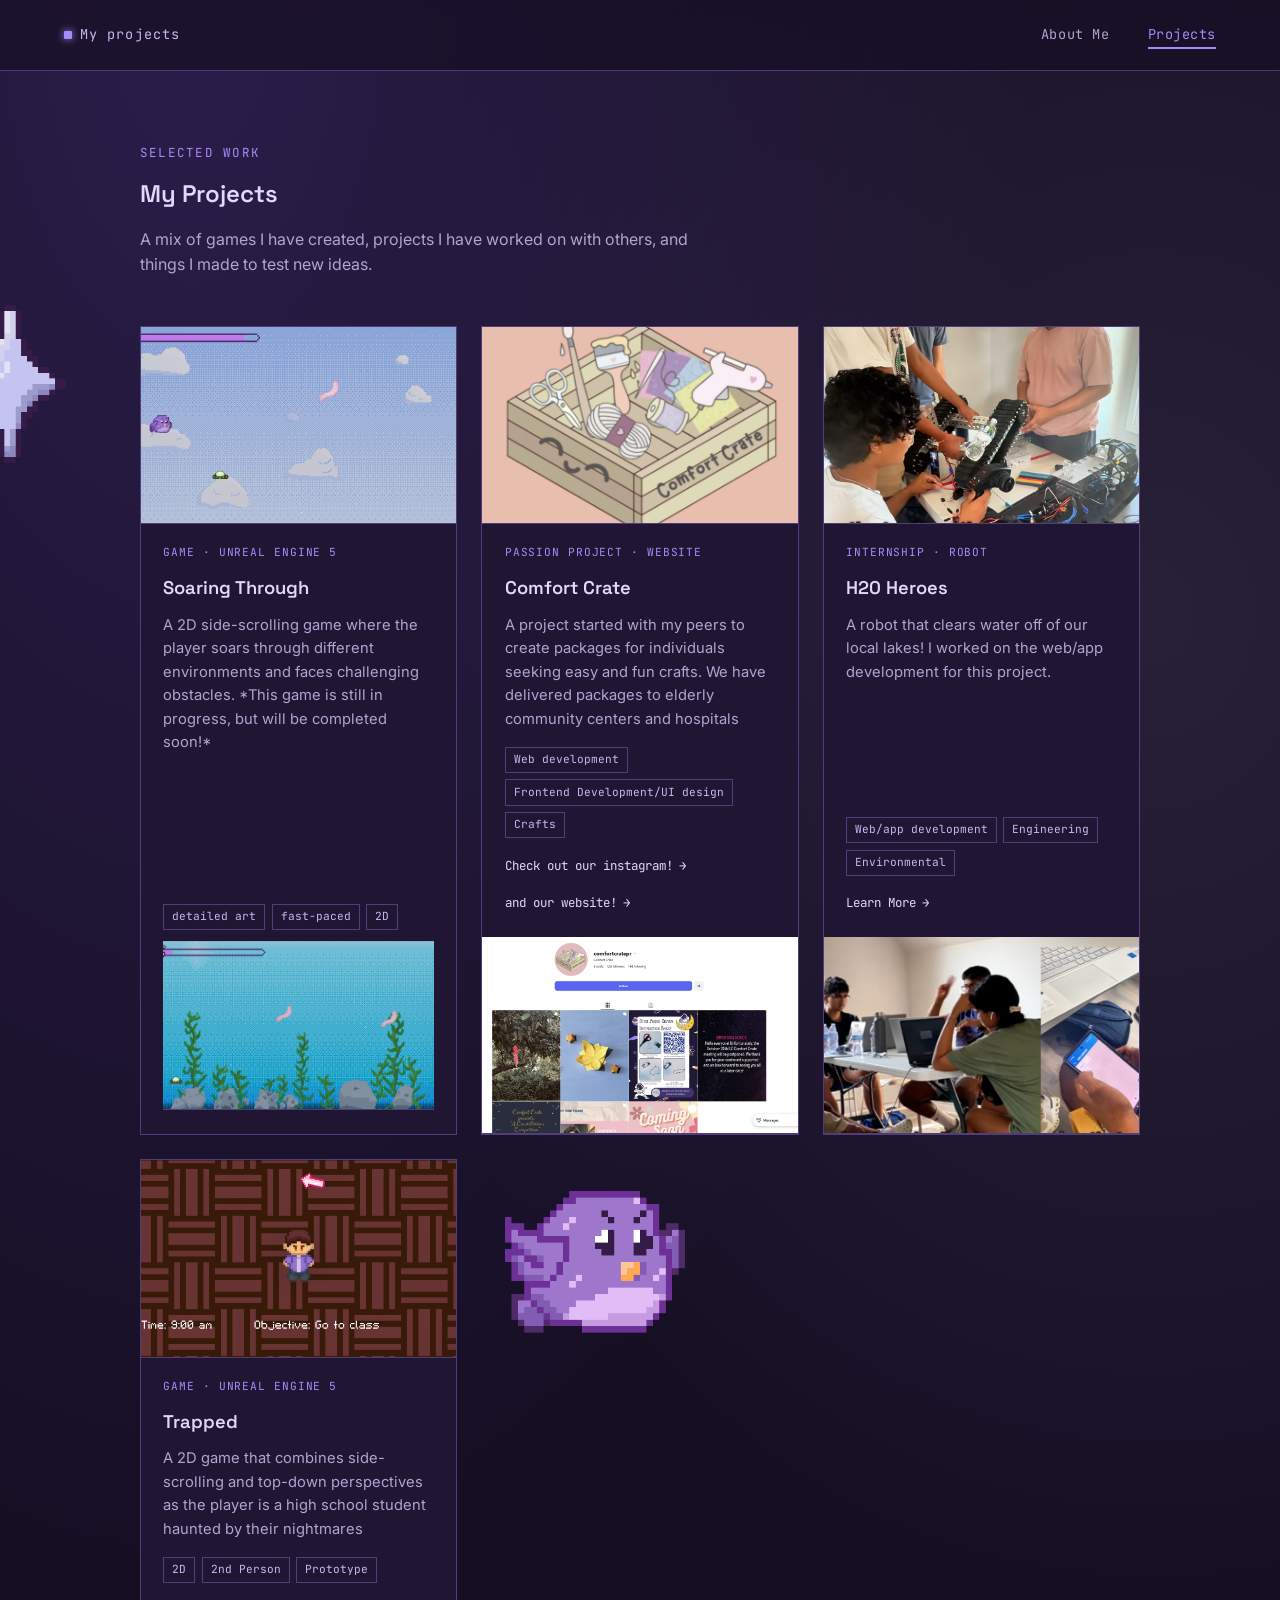
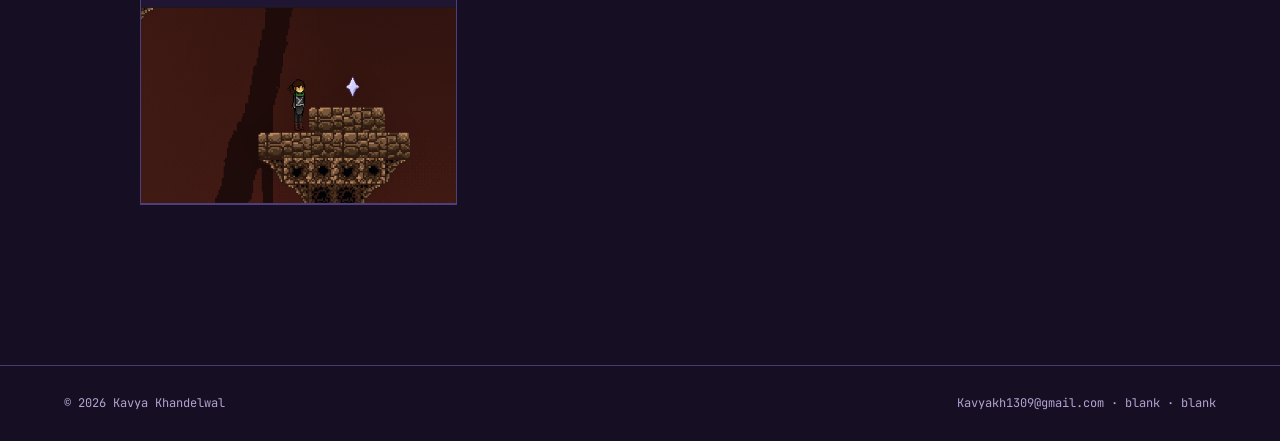
==== commit bb183472: "edited text" ====
--- a/projects.html
+++ b/projects.html
@@ -3,7 +3,7 @@
 <head>
 <meta charset="UTF-8">
 <meta name="viewport" content="width=device-width, initial-scale=1.0">
-<title>[Your Name] — Projects</title>
+<title>Kavya Khandelwal — Projects</title>
 <link rel="preconnect" href="https://fonts.googleapis.com">
 <link href="https://fonts.googleapis.com/css2?family=Space+Grotesk:wght@500;600;700&family=Inter:wght@400;500&family=JetBrains+Mono:wght@400;500&display=swap" rel="stylesheet">
 <link rel="stylesheet" href="style.css">
@@ -11,7 +11,7 @@
 <body>
 
 <nav class="site-nav">
-  <div class="nav-mark"><span class="blink"></span>PORTFOLIO.exe</div>
+  <div class="nav-mark"><span class="blink"></span>My projects</div>
   <ul class="nav-links">
     <li><a href="index.html">About Me</a></li>
     <li><a href="projects.html" class="active">Projects</a></li>
